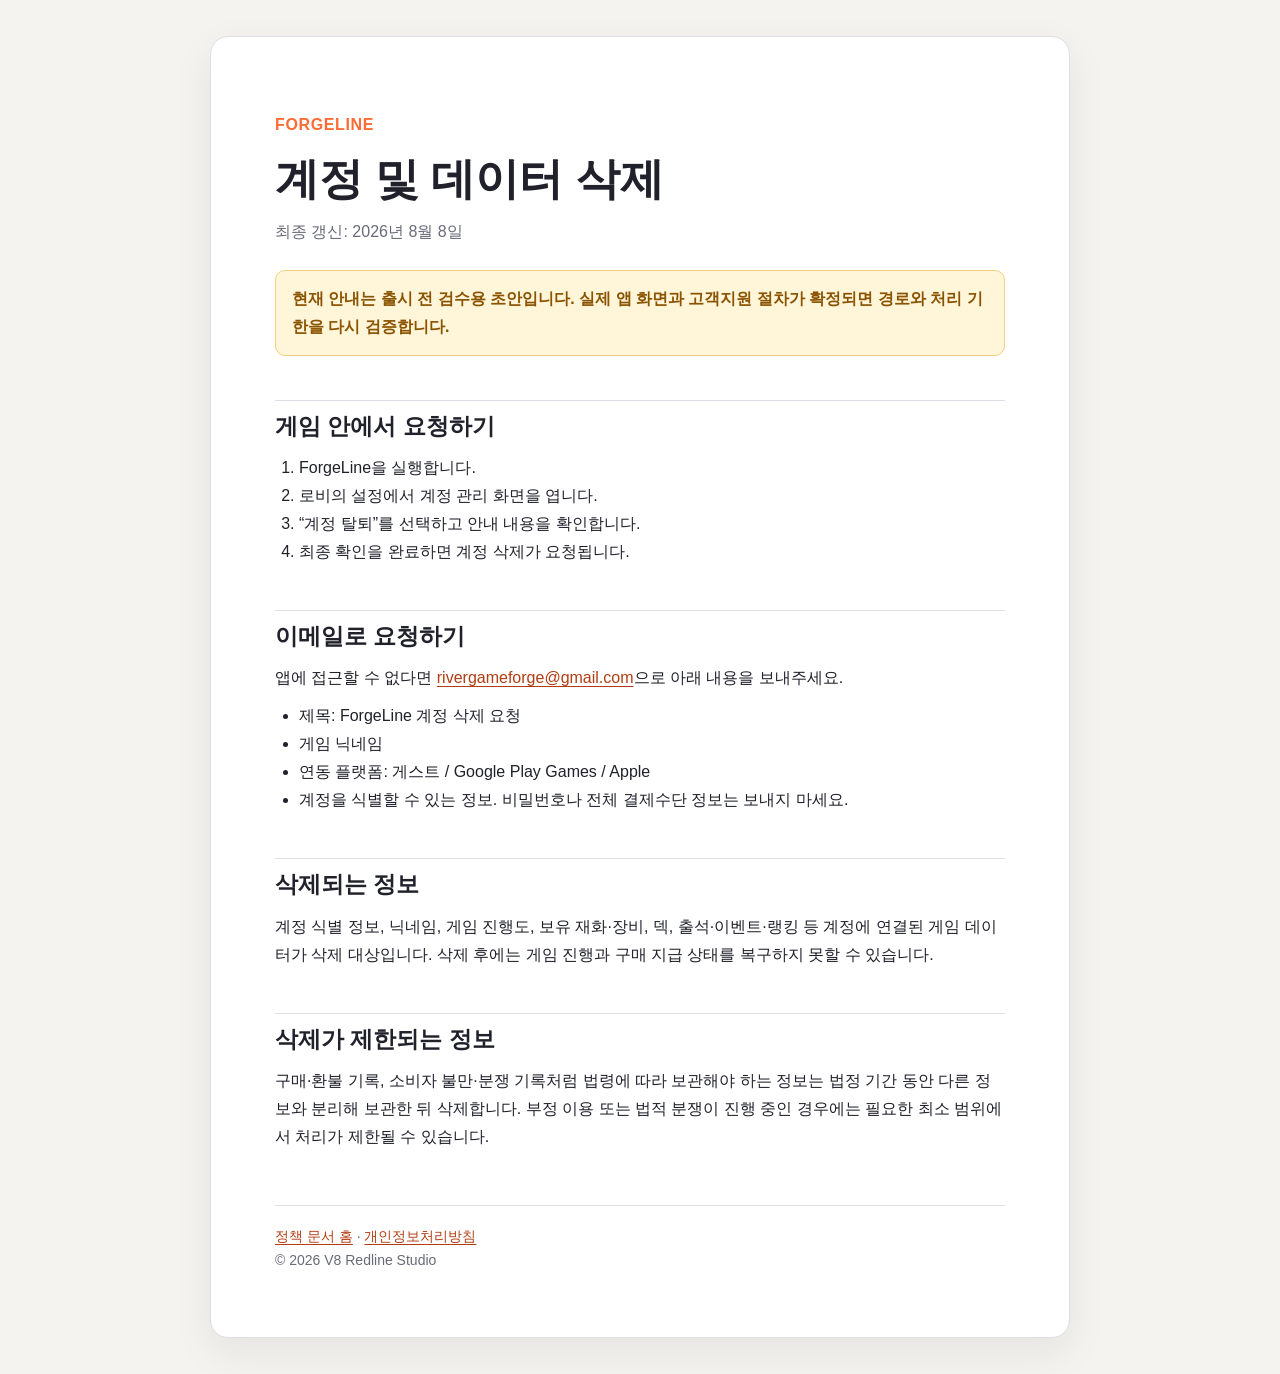
==== deletion/index.html @ d3ac5d00 "Add ForgeLine privacy policy draft" ====
<!doctype html>
<html lang="ko">
<head>
  <meta charset="utf-8">
  <meta name="viewport" content="width=device-width, initial-scale=1">
  <meta name="description" content="ForgeLine 계정 및 데이터 삭제 안내">
  <title>ForgeLine 계정 및 데이터 삭제</title>
  <link rel="stylesheet" href="../styles.css">
</head>
<body>
  <main>
    <p class="eyebrow">FORGELINE</p>
    <h1>계정 및 데이터 삭제</h1>
    <p class="meta">최종 갱신: 2026년 8월 8일</p>
    <div class="draft">현재 안내는 출시 전 검수용 초안입니다. 실제 앱 화면과 고객지원 절차가 확정되면 경로와 처리 기한을 다시 검증합니다.</div>

    <h2>게임 안에서 요청하기</h2>
    <ol>
      <li>ForgeLine을 실행합니다.</li>
      <li>로비의 설정에서 계정 관리 화면을 엽니다.</li>
      <li>“계정 탈퇴”를 선택하고 안내 내용을 확인합니다.</li>
      <li>최종 확인을 완료하면 계정 삭제가 요청됩니다.</li>
    </ol>

    <h2>이메일로 요청하기</h2>
    <p>앱에 접근할 수 없다면 <a href="mailto:rivergameforge@gmail.com?subject=ForgeLine%20계정%20삭제%20요청">rivergameforge@gmail.com</a>으로 아래 내용을 보내주세요.</p>
    <ul>
      <li>제목: ForgeLine 계정 삭제 요청</li>
      <li>게임 닉네임</li>
      <li>연동 플랫폼: 게스트 / Google Play Games / Apple</li>
      <li>계정을 식별할 수 있는 정보. 비밀번호나 전체 결제수단 정보는 보내지 마세요.</li>
    </ul>

    <h2>삭제되는 정보</h2>
    <p>계정 식별 정보, 닉네임, 게임 진행도, 보유 재화·장비, 덱, 출석·이벤트·랭킹 등 계정에 연결된 게임 데이터가 삭제 대상입니다. 삭제 후에는 게임 진행과 구매 지급 상태를 복구하지 못할 수 있습니다.</p>

    <h2>삭제가 제한되는 정보</h2>
    <p>구매·환불 기록, 소비자 불만·분쟁 기록처럼 법령에 따라 보관해야 하는 정보는 법정 기간 동안 다른 정보와 분리해 보관한 뒤 삭제합니다. 부정 이용 또는 법적 분쟁이 진행 중인 경우에는 필요한 최소 범위에서 처리가 제한될 수 있습니다.</p>

    <footer>
      <a href="../">정책 문서 홈</a> · <a href="../privacy/">개인정보처리방침</a><br>
      © 2026 V8 Redline Studio
    </footer>
  </main>
</body>
</html>
---- styles.css ----
:root {
  color-scheme: light;
  --ink: #20212b;
  --muted: #686a77;
  --line: #dddde5;
  --paper: #ffffff;
  --canvas: #f4f3ef;
  --accent: #ff6b35;
  --accent-soft: #fff0e9;
  --warning: #8a5300;
  --warning-bg: #fff5d9;
}

* { box-sizing: border-box; }

body {
  margin: 0;
  color: var(--ink);
  background: var(--canvas);
  font-family: -apple-system, BlinkMacSystemFont, "Segoe UI", "Noto Sans KR", sans-serif;
  line-height: 1.75;
}

main {
  width: min(860px, calc(100% - 32px));
  margin: 36px auto;
  padding: clamp(28px, 6vw, 64px);
  background: var(--paper);
  border: 1px solid var(--line);
  border-radius: 18px;
  box-shadow: 0 14px 40px rgba(30, 30, 40, .07);
}

h1, h2, h3 { line-height: 1.35; }
h1 { margin: 0 0 8px; font-size: clamp(30px, 6vw, 44px); }
h2 { margin: 44px 0 12px; padding-top: 10px; border-top: 1px solid var(--line); font-size: 23px; }
h3 { margin: 24px 0 8px; font-size: 18px; }
p, ul, ol { margin: 10px 0; }
ul, ol { padding-left: 24px; }
a { color: #b33d12; text-underline-offset: 3px; }

.eyebrow { color: var(--accent); font-weight: 800; letter-spacing: .04em; }
.meta { color: var(--muted); }
.draft {
  margin: 24px 0;
  padding: 14px 16px;
  color: var(--warning);
  background: var(--warning-bg);
  border: 1px solid #efcf7d;
  border-radius: 10px;
  font-weight: 700;
}

.card-grid {
  display: grid;
  grid-template-columns: repeat(auto-fit, minmax(220px, 1fr));
  gap: 14px;
  margin-top: 28px;
}

.card {
  display: block;
  padding: 20px;
  color: var(--ink);
  text-decoration: none;
  border: 1px solid var(--line);
  border-radius: 12px;
  transition: transform .15s ease, border-color .15s ease;
}
.card:hover { transform: translateY(-2px); border-color: var(--accent); }
.card strong { display: block; margin-bottom: 5px; font-size: 18px; }

table { width: 100%; border-collapse: collapse; margin: 16px 0; font-size: 15px; }
th, td { padding: 12px; border: 1px solid var(--line); text-align: left; vertical-align: top; }
th { background: #f7f7f9; }
.table-wrap { overflow-x: auto; }

footer { margin-top: 54px; padding-top: 18px; border-top: 1px solid var(--line); color: var(--muted); font-size: 14px; }

@media (max-width: 560px) {
  main { width: 100%; margin: 0; border: 0; border-radius: 0; }
  table { min-width: 650px; }
}
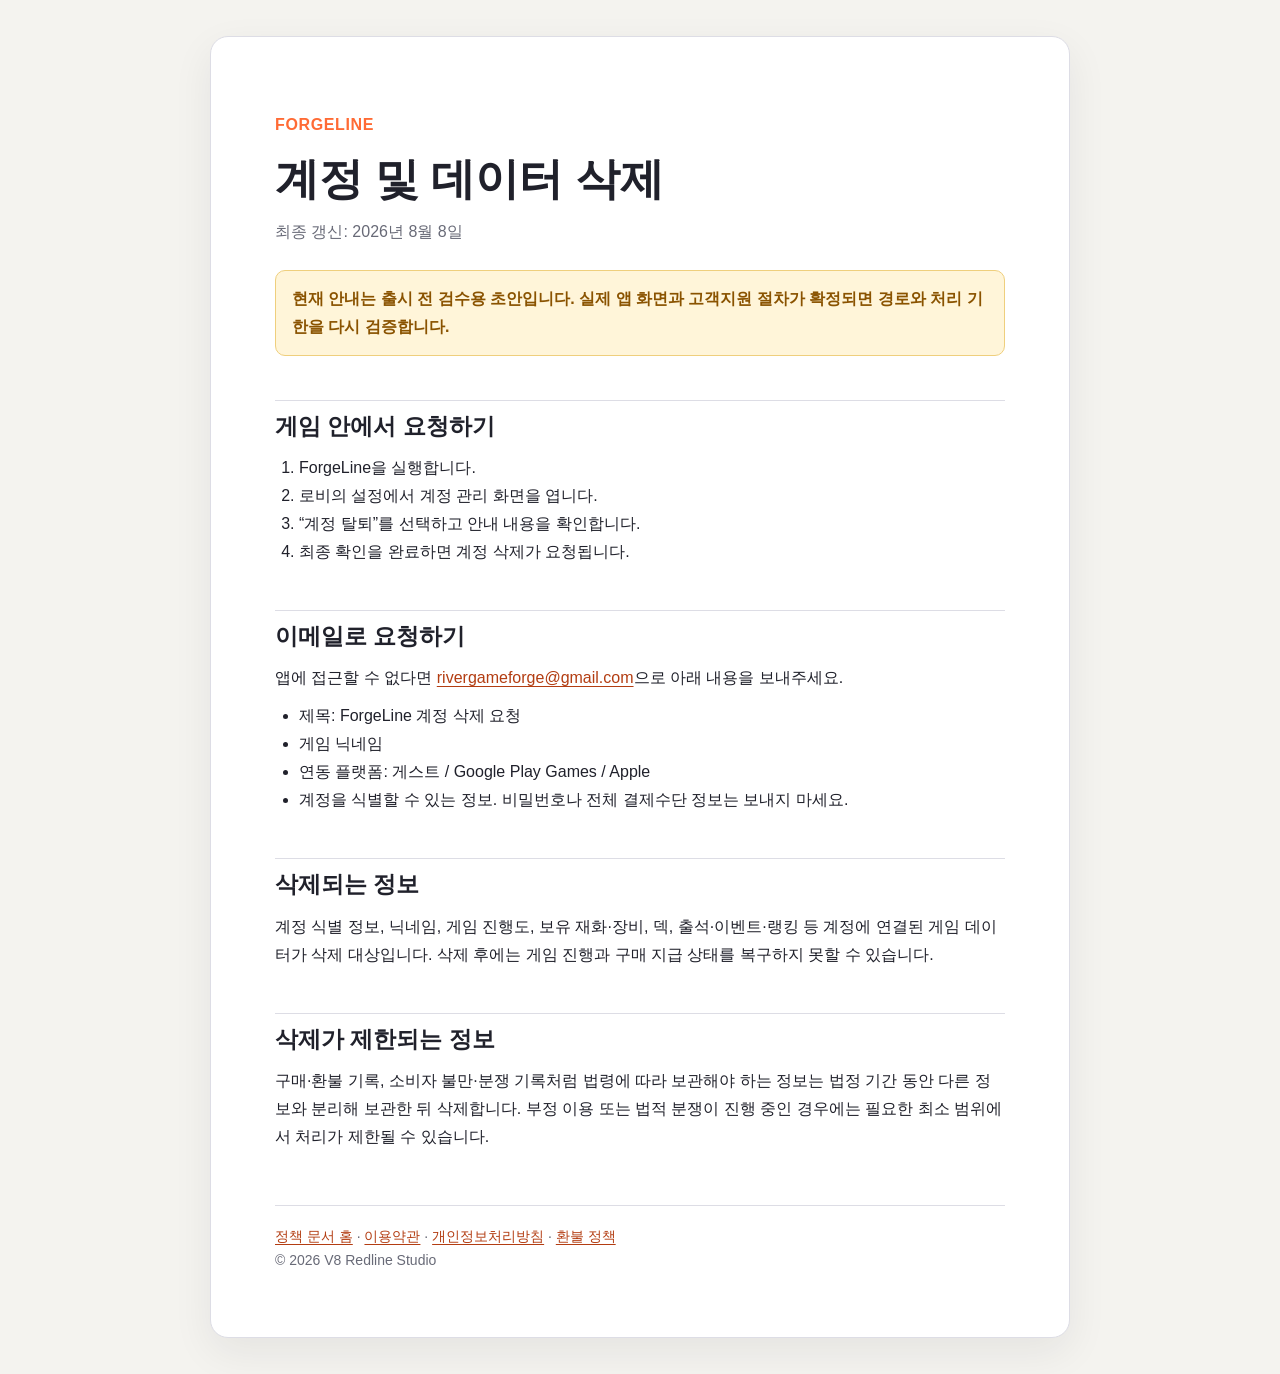
==== commit d898eb09: "Add ForgeLine terms and refund policy drafts" ====
--- a/deletion/index.html
+++ b/deletion/index.html
@@ -38,7 +38,7 @@
     <p>구매·환불 기록, 소비자 불만·분쟁 기록처럼 법령에 따라 보관해야 하는 정보는 법정 기간 동안 다른 정보와 분리해 보관한 뒤 삭제합니다. 부정 이용 또는 법적 분쟁이 진행 중인 경우에는 필요한 최소 범위에서 처리가 제한될 수 있습니다.</p>
 
     <footer>
-      <a href="../">정책 문서 홈</a> · <a href="../privacy/">개인정보처리방침</a><br>
+      <a href="../">정책 문서 홈</a> · <a href="../terms/">이용약관</a> · <a href="../privacy/">개인정보처리방침</a> · <a href="../refund/">환불 정책</a><br>
       © 2026 V8 Redline Studio
     </footer>
   </main>
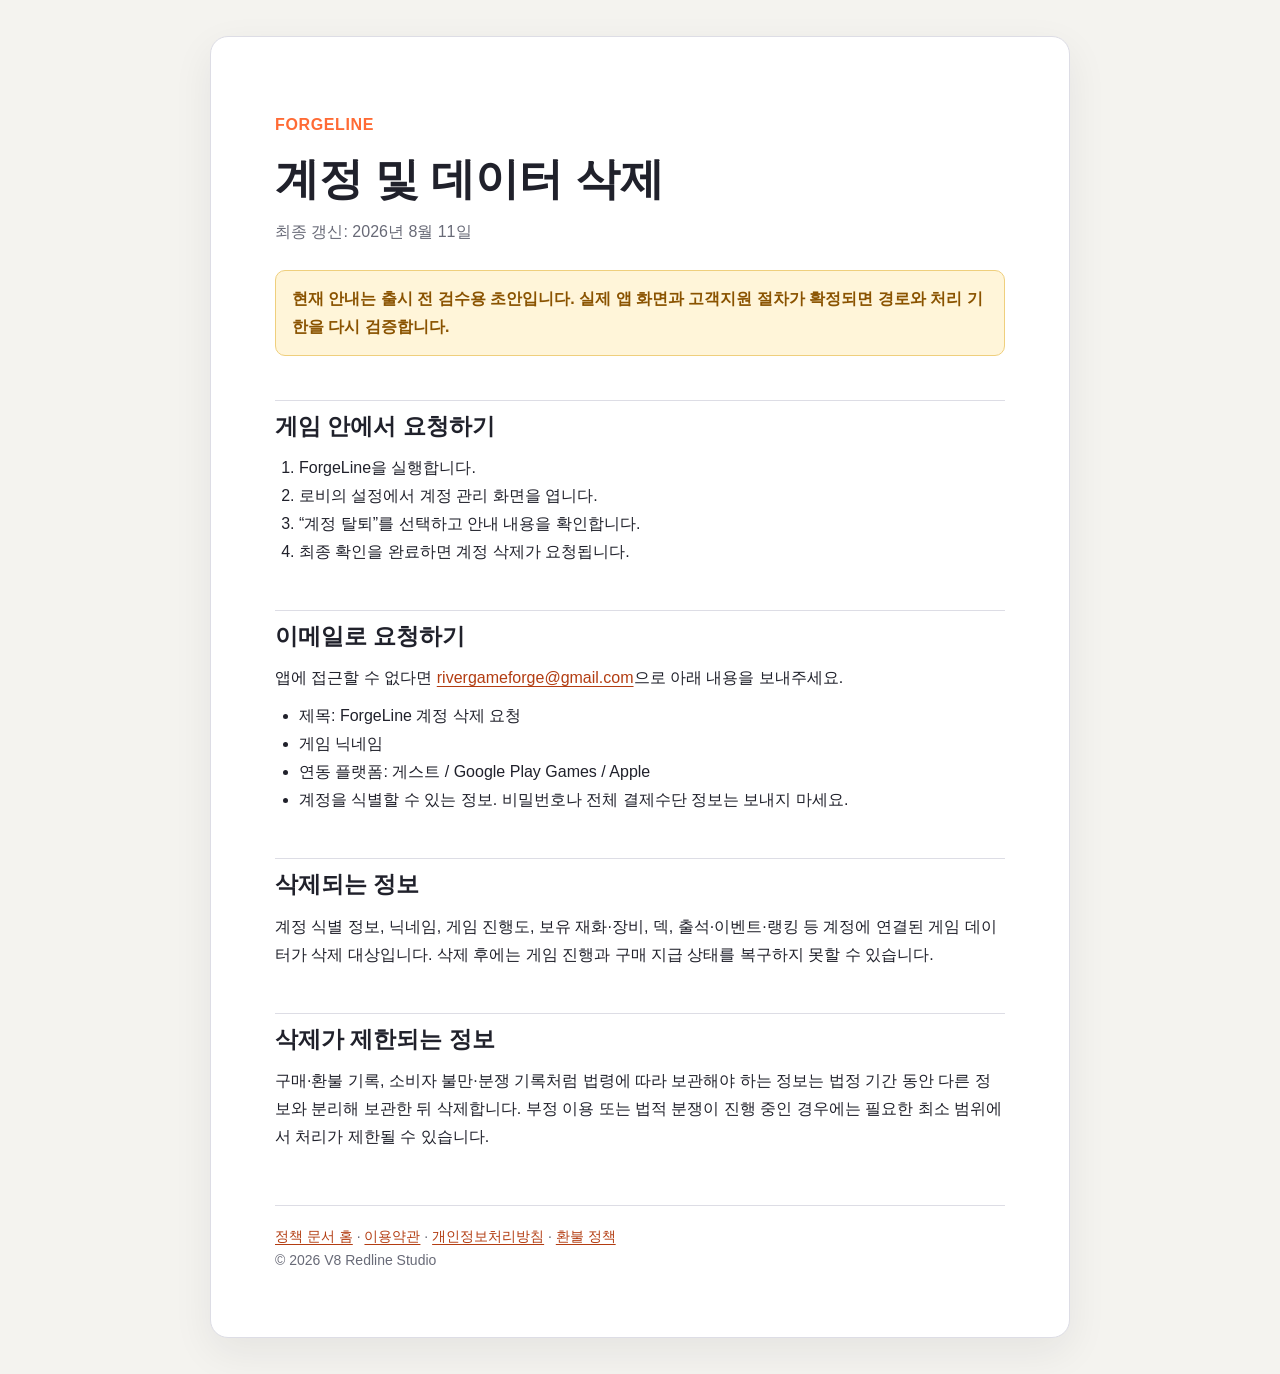
==== commit 59357771: "Align policy draft versions with app config" ====
--- a/deletion/index.html
+++ b/deletion/index.html
@@ -11,7 +11,7 @@
   <main>
     <p class="eyebrow">FORGELINE</p>
     <h1>계정 및 데이터 삭제</h1>
-    <p class="meta">최종 갱신: 2026년 8월 8일</p>
+    <p class="meta">최종 갱신: 2026년 8월 11일</p>
     <div class="draft">현재 안내는 출시 전 검수용 초안입니다. 실제 앱 화면과 고객지원 절차가 확정되면 경로와 처리 기한을 다시 검증합니다.</div>
 
     <h2>게임 안에서 요청하기</h2>
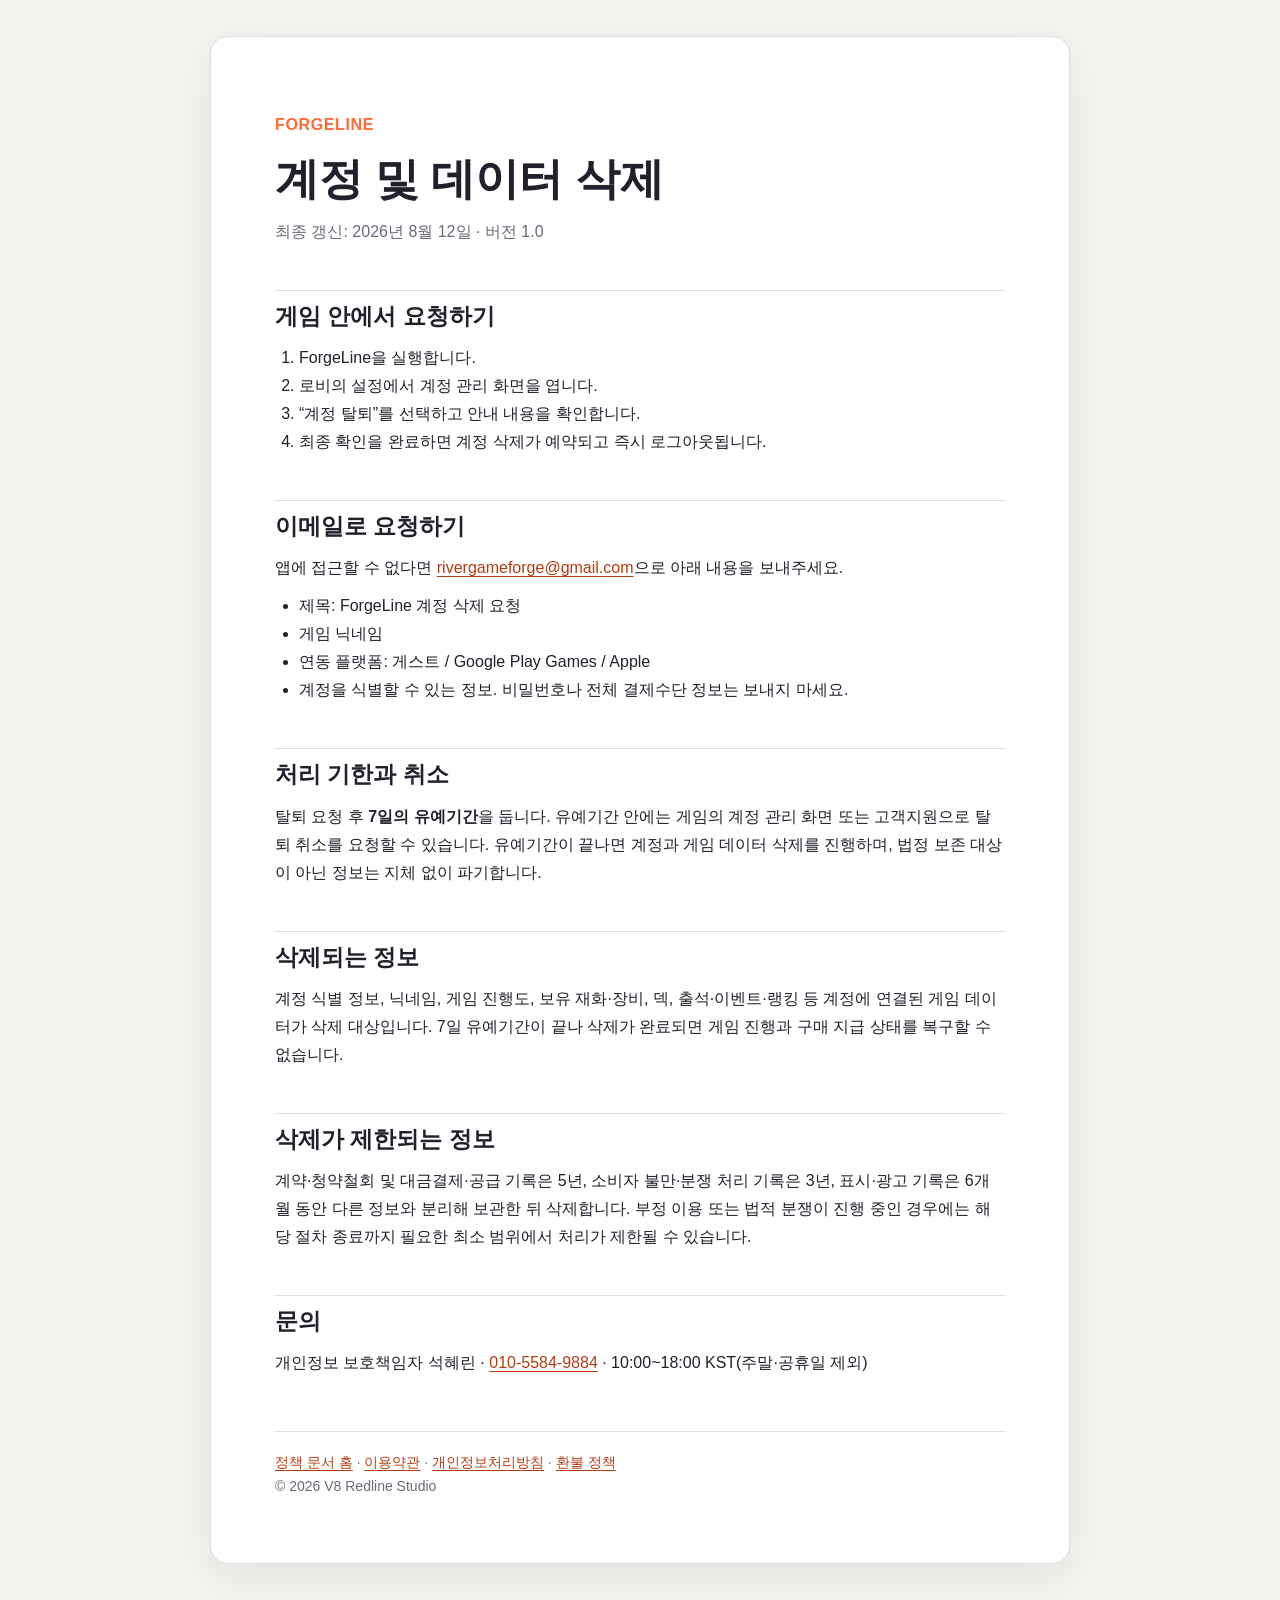
==== commit d16dd564: "Publish ForgeLine legal and probability pages" ====
--- a/deletion/index.html
+++ b/deletion/index.html
@@ -11,15 +11,14 @@
   <main>
     <p class="eyebrow">FORGELINE</p>
     <h1>계정 및 데이터 삭제</h1>
-    <p class="meta">최종 갱신: 2026년 8월 11일</p>
-    <div class="draft">현재 안내는 출시 전 검수용 초안입니다. 실제 앱 화면과 고객지원 절차가 확정되면 경로와 처리 기한을 다시 검증합니다.</div>
+    <p class="meta">최종 갱신: 2026년 8월 12일 · 버전 1.0</p>
 
     <h2>게임 안에서 요청하기</h2>
     <ol>
       <li>ForgeLine을 실행합니다.</li>
       <li>로비의 설정에서 계정 관리 화면을 엽니다.</li>
       <li>“계정 탈퇴”를 선택하고 안내 내용을 확인합니다.</li>
-      <li>최종 확인을 완료하면 계정 삭제가 요청됩니다.</li>
+      <li>최종 확인을 완료하면 계정 삭제가 예약되고 즉시 로그아웃됩니다.</li>
     </ol>
 
     <h2>이메일로 요청하기</h2>
@@ -31,11 +30,17 @@
       <li>계정을 식별할 수 있는 정보. 비밀번호나 전체 결제수단 정보는 보내지 마세요.</li>
     </ul>
 
+    <h2>처리 기한과 취소</h2>
+    <p>탈퇴 요청 후 <strong>7일의 유예기간</strong>을 둡니다. 유예기간 안에는 게임의 계정 관리 화면 또는 고객지원으로 탈퇴 취소를 요청할 수 있습니다. 유예기간이 끝나면 계정과 게임 데이터 삭제를 진행하며, 법정 보존 대상이 아닌 정보는 지체 없이 파기합니다.</p>
+
     <h2>삭제되는 정보</h2>
-    <p>계정 식별 정보, 닉네임, 게임 진행도, 보유 재화·장비, 덱, 출석·이벤트·랭킹 등 계정에 연결된 게임 데이터가 삭제 대상입니다. 삭제 후에는 게임 진행과 구매 지급 상태를 복구하지 못할 수 있습니다.</p>
+    <p>계정 식별 정보, 닉네임, 게임 진행도, 보유 재화·장비, 덱, 출석·이벤트·랭킹 등 계정에 연결된 게임 데이터가 삭제 대상입니다. 7일 유예기간이 끝나 삭제가 완료되면 게임 진행과 구매 지급 상태를 복구할 수 없습니다.</p>
 
     <h2>삭제가 제한되는 정보</h2>
-    <p>구매·환불 기록, 소비자 불만·분쟁 기록처럼 법령에 따라 보관해야 하는 정보는 법정 기간 동안 다른 정보와 분리해 보관한 뒤 삭제합니다. 부정 이용 또는 법적 분쟁이 진행 중인 경우에는 필요한 최소 범위에서 처리가 제한될 수 있습니다.</p>
+    <p>계약·청약철회 및 대금결제·공급 기록은 5년, 소비자 불만·분쟁 처리 기록은 3년, 표시·광고 기록은 6개월 동안 다른 정보와 분리해 보관한 뒤 삭제합니다. 부정 이용 또는 법적 분쟁이 진행 중인 경우에는 해당 절차 종료까지 필요한 최소 범위에서 처리가 제한될 수 있습니다.</p>
+
+    <h2>문의</h2>
+    <p>개인정보 보호책임자 석혜린 · <a href="tel:+821055849884">010-5584-9884</a> · 10:00~18:00 KST(주말·공휴일 제외)</p>
 
     <footer>
       <a href="../">정책 문서 홈</a> · <a href="../terms/">이용약관</a> · <a href="../privacy/">개인정보처리방침</a> · <a href="../refund/">환불 정책</a><br>
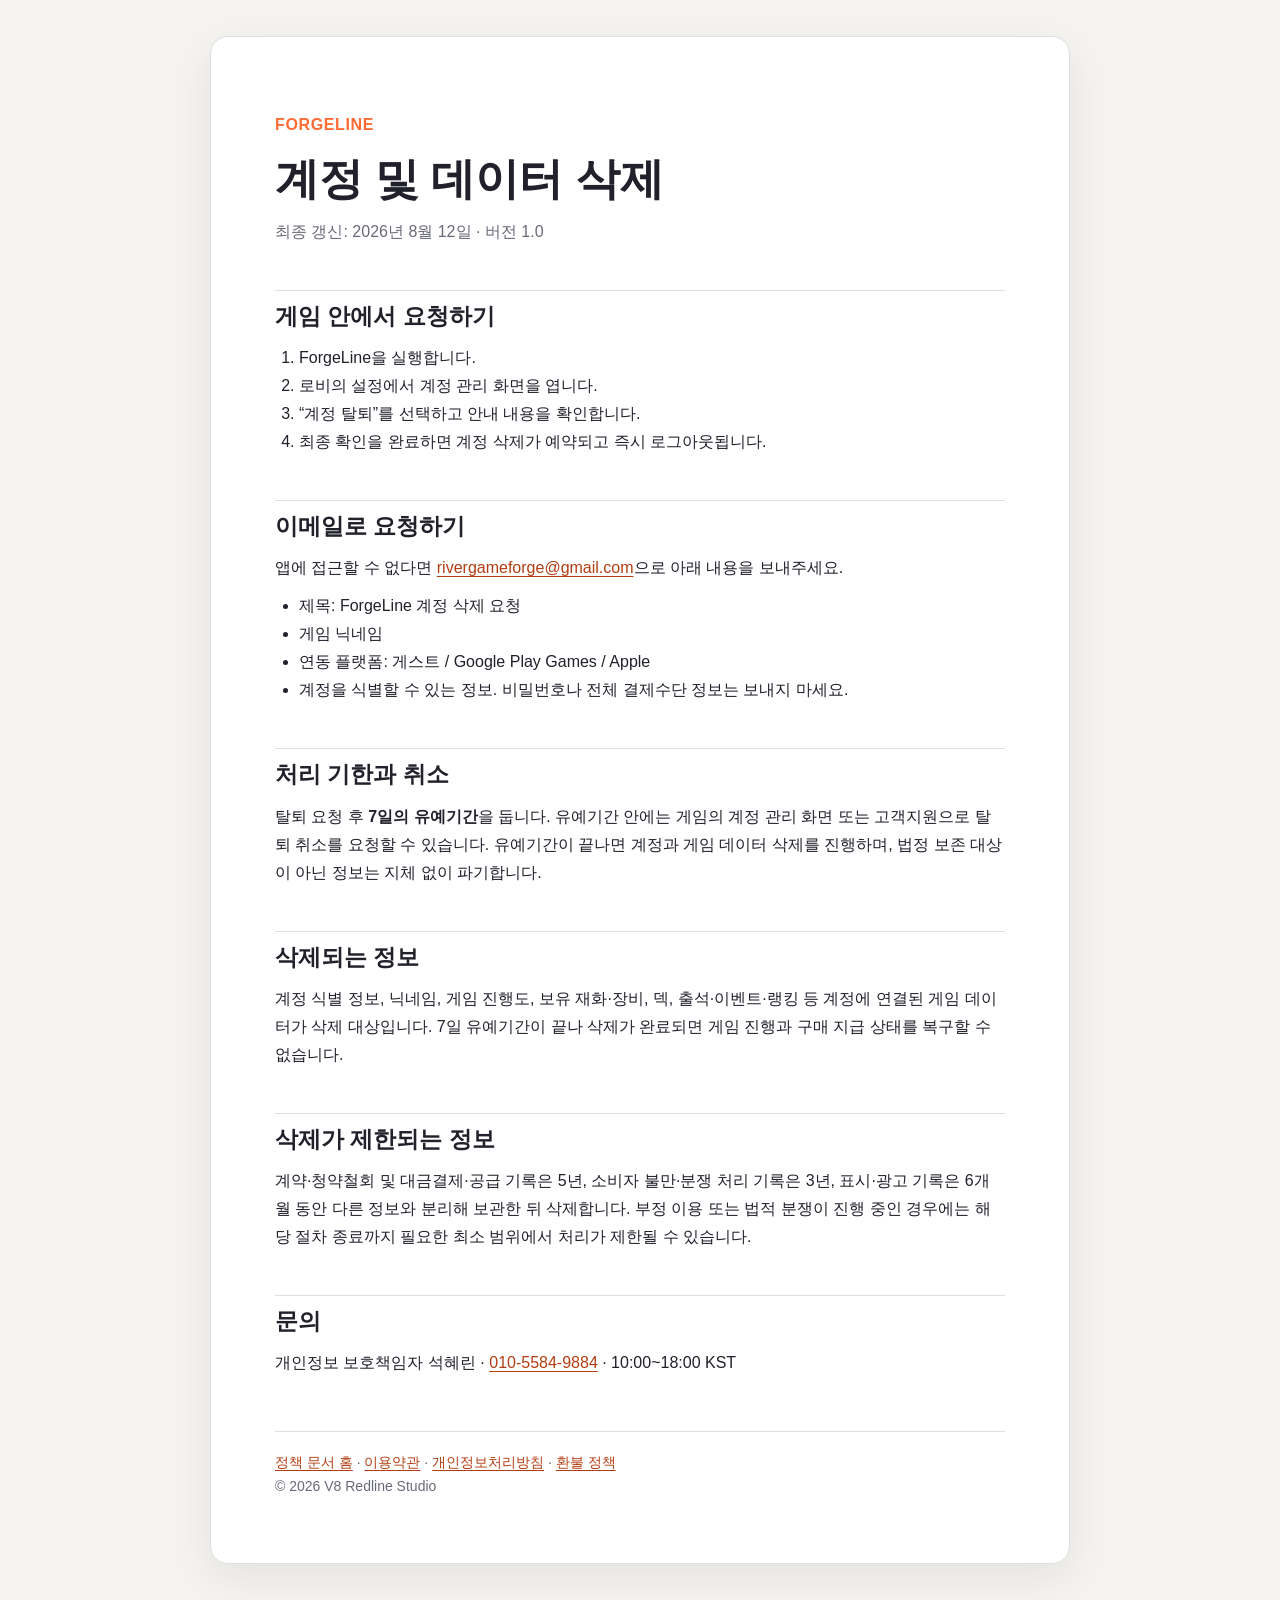
==== commit 0ff93007: "Match published support hours to provided schedule" ====
--- a/deletion/index.html
+++ b/deletion/index.html
@@ -40,7 +40,7 @@
     <p>계약·청약철회 및 대금결제·공급 기록은 5년, 소비자 불만·분쟁 처리 기록은 3년, 표시·광고 기록은 6개월 동안 다른 정보와 분리해 보관한 뒤 삭제합니다. 부정 이용 또는 법적 분쟁이 진행 중인 경우에는 해당 절차 종료까지 필요한 최소 범위에서 처리가 제한될 수 있습니다.</p>
 
     <h2>문의</h2>
-    <p>개인정보 보호책임자 석혜린 · <a href="tel:+821055849884">010-5584-9884</a> · 10:00~18:00 KST(주말·공휴일 제외)</p>
+    <p>개인정보 보호책임자 석혜린 · <a href="tel:+821055849884">010-5584-9884</a> · 10:00~18:00 KST</p>
 
     <footer>
       <a href="../">정책 문서 홈</a> · <a href="../terms/">이용약관</a> · <a href="../privacy/">개인정보처리방침</a> · <a href="../refund/">환불 정책</a><br>
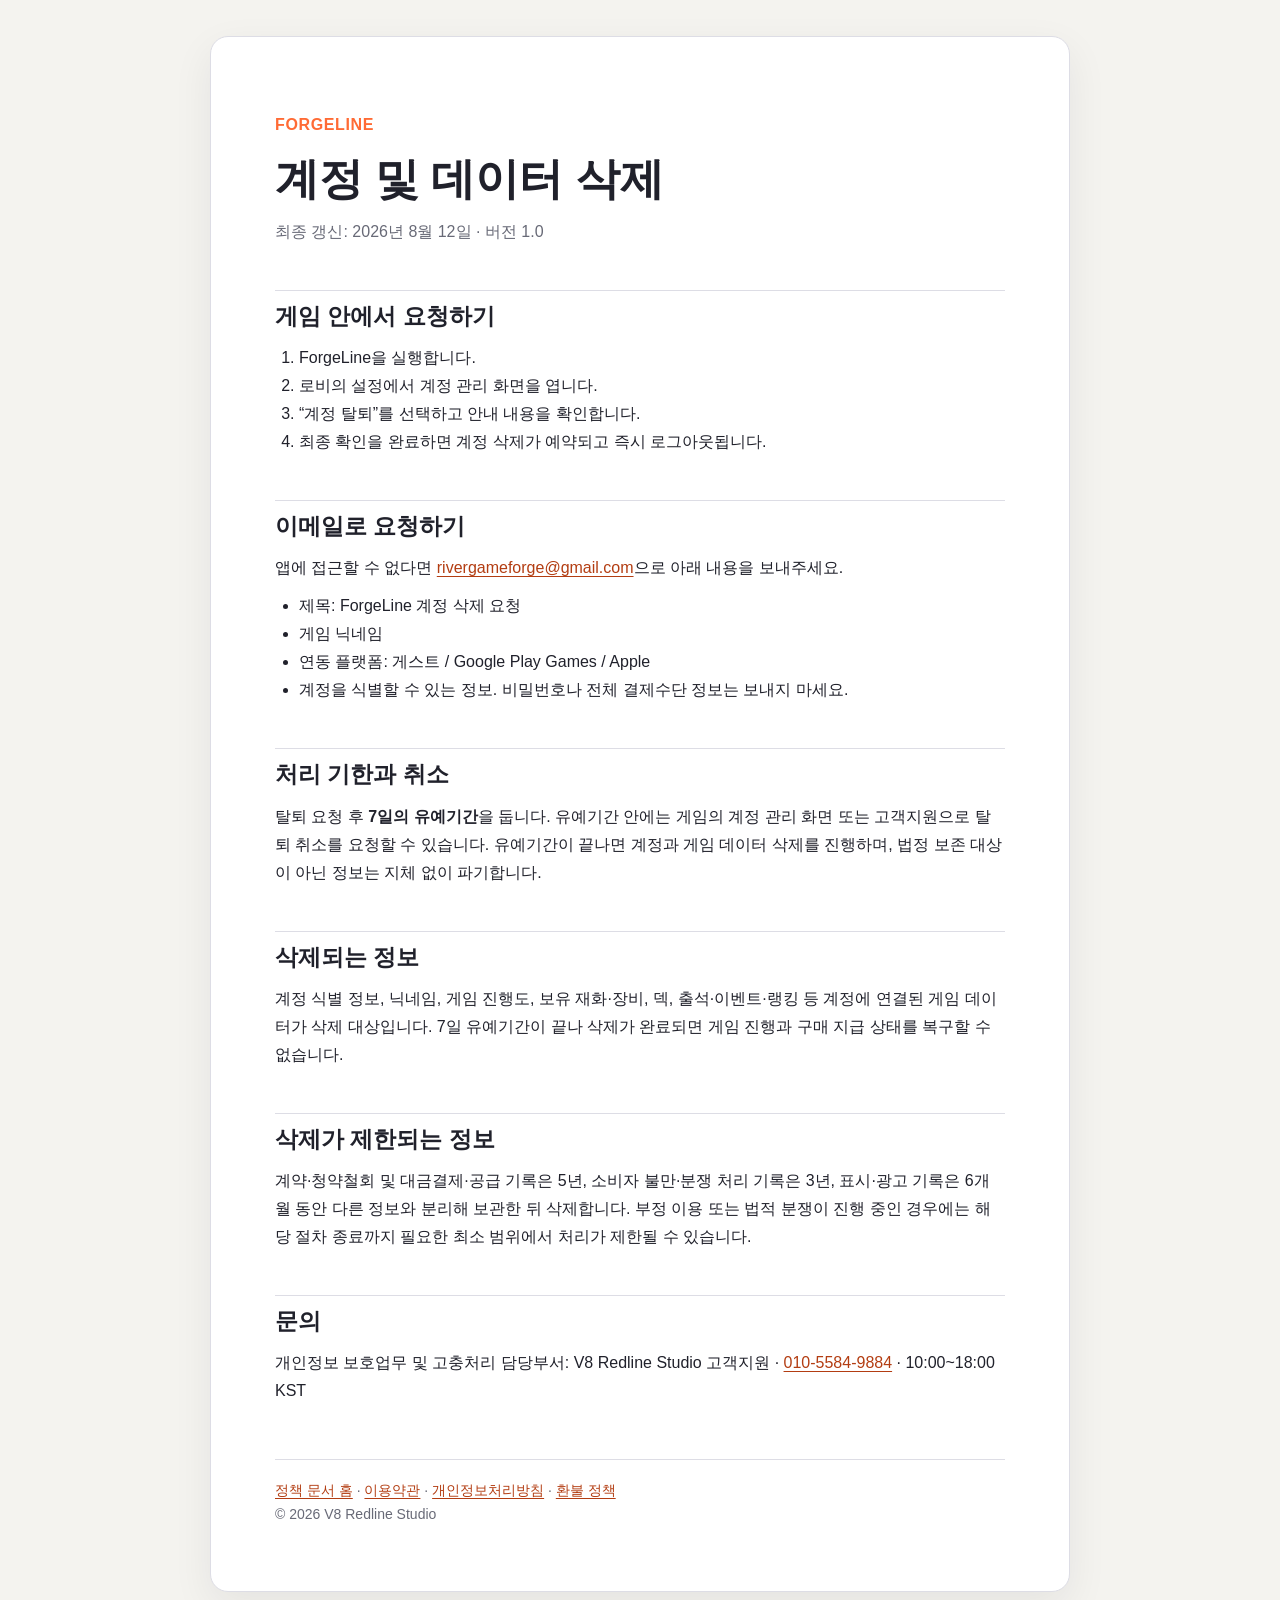
==== commit 00f5f1f5: "Replace privacy officer name with support department" ====
--- a/deletion/index.html
+++ b/deletion/index.html
@@ -40,7 +40,7 @@
     <p>계약·청약철회 및 대금결제·공급 기록은 5년, 소비자 불만·분쟁 처리 기록은 3년, 표시·광고 기록은 6개월 동안 다른 정보와 분리해 보관한 뒤 삭제합니다. 부정 이용 또는 법적 분쟁이 진행 중인 경우에는 해당 절차 종료까지 필요한 최소 범위에서 처리가 제한될 수 있습니다.</p>
 
     <h2>문의</h2>
-    <p>개인정보 보호책임자 석혜린 · <a href="tel:+821055849884">010-5584-9884</a> · 10:00~18:00 KST</p>
+    <p>개인정보 보호업무 및 고충처리 담당부서: V8 Redline Studio 고객지원 · <a href="tel:+821055849884">010-5584-9884</a> · 10:00~18:00 KST</p>
 
     <footer>
       <a href="../">정책 문서 홈</a> · <a href="../terms/">이용약관</a> · <a href="../privacy/">개인정보처리방침</a> · <a href="../refund/">환불 정책</a><br>
